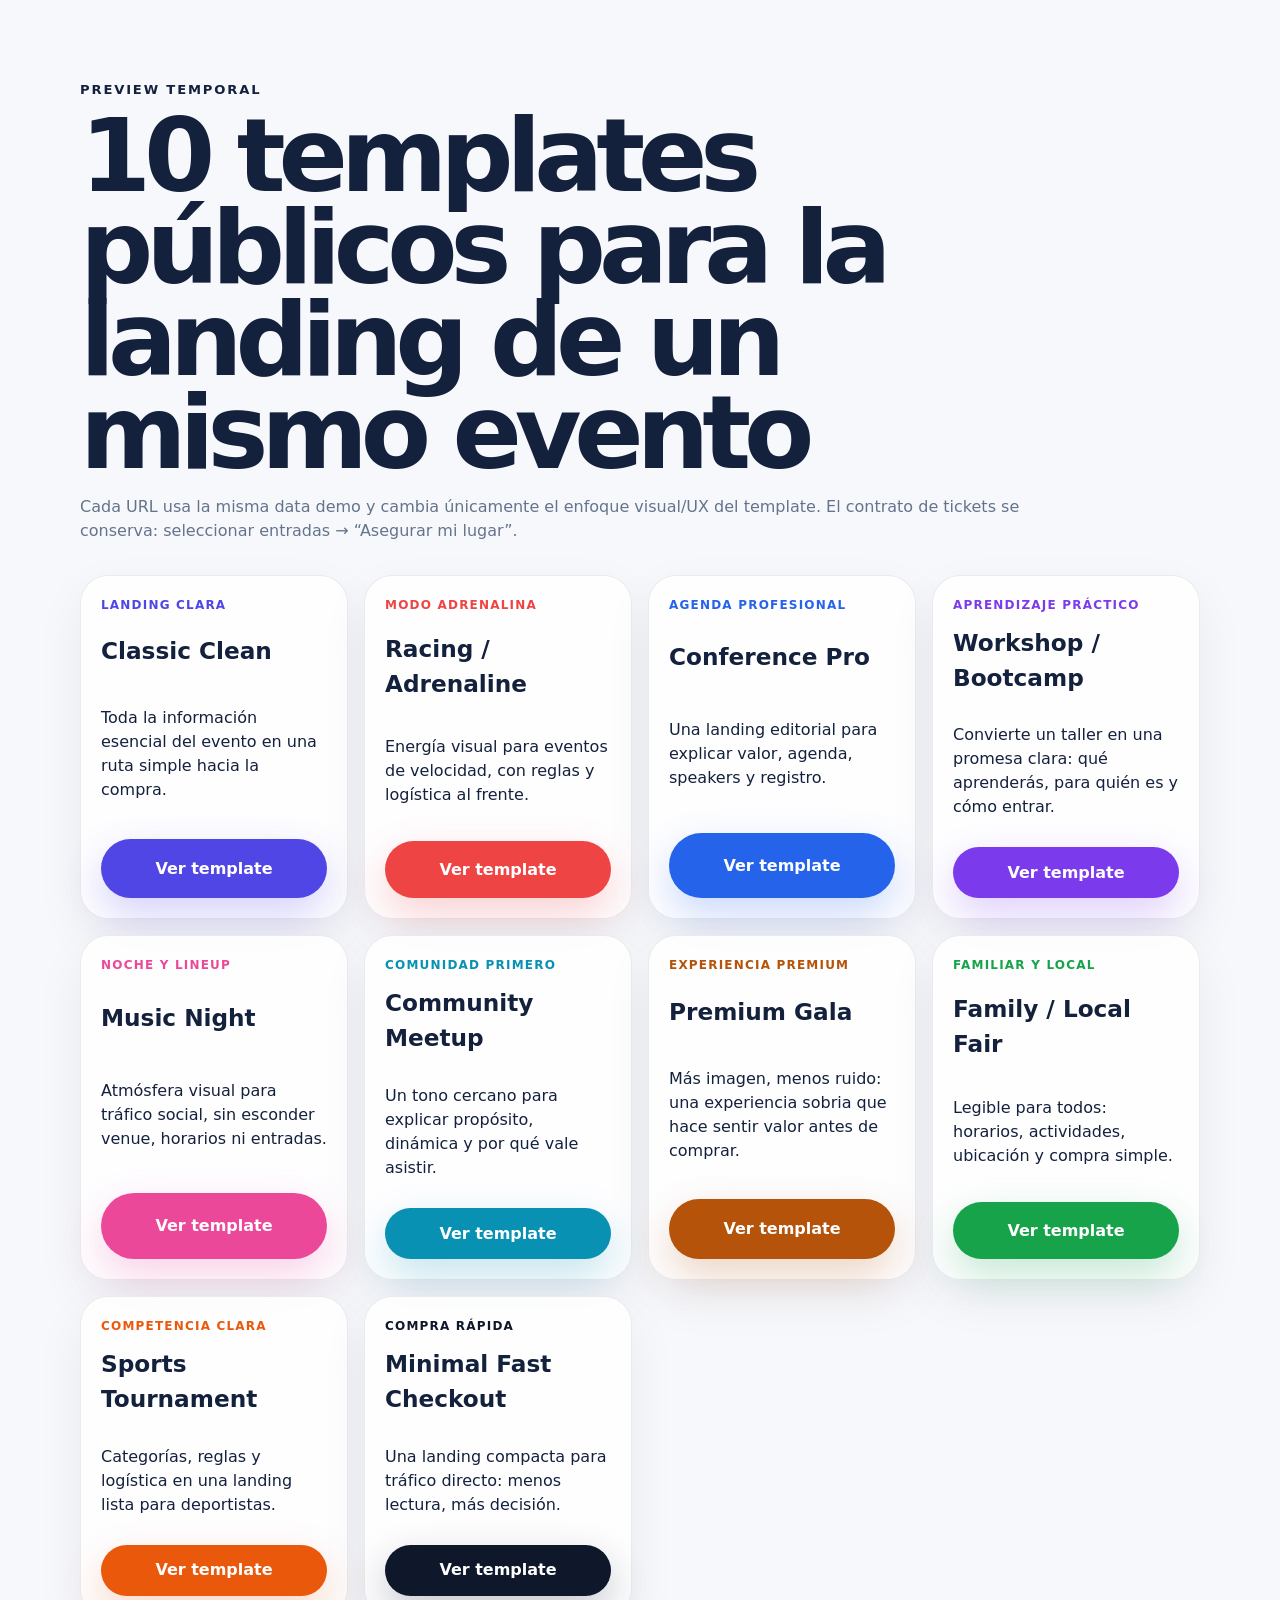
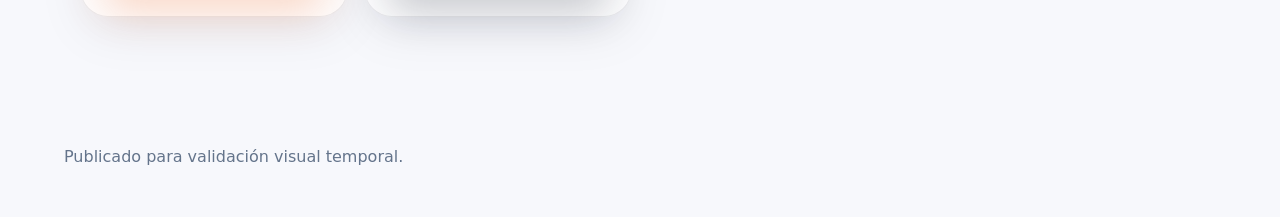
==== index.html @ 219ec4c9 "Publish Konvoka template previews" ====
<!doctype html><html lang="es-CO"><head><meta charset="utf-8"><meta name="viewport" content="width=device-width, initial-scale=1"><title>Konvoka · Preview de 10 templates de evento</title><meta name="description" content="Preview temporal de 10 templates públicos de landing de evento Konvoka."><meta name="robots" content="noindex, follow"><link rel="stylesheet" href="styles.css"></head><body><a class="skip" href="#contenido">Saltar al contenido</a><main id="contenido" class="index"><p class="eyebrow">Preview temporal</p><h1>10 templates públicos para la landing de un mismo evento</h1><p class="desc">Cada URL usa la misma data demo y cambia únicamente el enfoque visual/UX del template. El contrato de tickets se conserva: seleccionar entradas → “Asegurar mi lugar”.</p><div class="index-grid"><article class="index-card" style="--accent:#4f46e5"><p>Landing clara</p><h2>Classic Clean</h2><p>Toda la información esencial del evento en una ruta simple hacia la compra.</p><a class="button" href="templates/classic/">Ver template</a></article><article class="index-card" style="--accent:#ef4444"><p>Modo adrenalina</p><h2>Racing / Adrenaline</h2><p>Energía visual para eventos de velocidad, con reglas y logística al frente.</p><a class="button" href="templates/racing/">Ver template</a></article><article class="index-card" style="--accent:#2563eb"><p>Agenda profesional</p><h2>Conference Pro</h2><p>Una landing editorial para explicar valor, agenda, speakers y registro.</p><a class="button" href="templates/conference/">Ver template</a></article><article class="index-card" style="--accent:#7c3aed"><p>Aprendizaje práctico</p><h2>Workshop / Bootcamp</h2><p>Convierte un taller en una promesa clara: qué aprenderás, para quién es y cómo entrar.</p><a class="button" href="templates/workshop/">Ver template</a></article><article class="index-card" style="--accent:#ec4899"><p>Noche y lineup</p><h2>Music Night</h2><p>Atmósfera visual para tráfico social, sin esconder venue, horarios ni entradas.</p><a class="button" href="templates/music/">Ver template</a></article><article class="index-card" style="--accent:#0891b2"><p>Comunidad primero</p><h2>Community Meetup</h2><p>Un tono cercano para explicar propósito, dinámica y por qué vale asistir.</p><a class="button" href="templates/meetup/">Ver template</a></article><article class="index-card" style="--accent:#b45309"><p>Experiencia premium</p><h2>Premium Gala</h2><p>Más imagen, menos ruido: una experiencia sobria que hace sentir valor antes de comprar.</p><a class="button" href="templates/premium/">Ver template</a></article><article class="index-card" style="--accent:#16a34a"><p>Familiar y local</p><h2>Family / Local Fair</h2><p>Legible para todos: horarios, actividades, ubicación y compra simple.</p><a class="button" href="templates/family/">Ver template</a></article><article class="index-card" style="--accent:#ea580c"><p>Competencia clara</p><h2>Sports Tournament</h2><p>Categorías, reglas y logística en una landing lista para deportistas.</p><a class="button" href="templates/sports/">Ver template</a></article><article class="index-card" style="--accent:#0f172a"><p>Compra rápida</p><h2>Minimal Fast Checkout</h2><p>Una landing compacta para tráfico directo: menos lectura, más decisión.</p><a class="button" href="templates/minimal_checkout/">Ver template</a></article></div></main><footer><p>Publicado para validación visual temporal.</p></footer></body></html>
---- styles.css ----
*{box-sizing:border-box}html{scroll-behavior:smooth}body{margin:0;font-family:Inter,ui-sans-serif,system-ui,-apple-system,BlinkMacSystemFont,"Segoe UI",sans-serif;color:#14213d;background:#f7f8fc;line-height:1.5}a{color:inherit}.skip{position:absolute;left:1rem;top:.5rem;z-index:10;transform:translateY(-140%);background:#fff;color:#111;padding:.7rem 1rem;border-radius:999px}.skip:focus{transform:none}.nav{position:sticky;top:0;z-index:5;display:flex;align-items:center;gap:1rem;padding:.8rem clamp(1rem,4vw,2.4rem);background:rgba(255,255,255,.82);backdrop-filter:blur(18px);border-bottom:1px solid rgba(15,23,42,.08)}.brand{font-weight:850;text-decoration:none;white-space:nowrap}.brand span{display:inline-grid;place-items:center;width:32px;height:32px;margin-right:.5rem;border-radius:11px;background:var(--accent,#4f46e5);color:#fff}.nav__scroll{display:flex;gap:.45rem;overflow-x:auto;padding-block:.25rem}.nav__link{min-height:44px;display:inline-flex;align-items:center;padding:.5rem .85rem;border:1px solid rgba(15,23,42,.1);border-radius:999px;text-decoration:none;font-weight:750;color:#42526e;background:rgba(255,255,255,.75)}.nav__link.is-active{background:var(--accent);color:#fff;border-color:transparent}.notice{margin:1rem clamp(1rem,4vw,2.4rem) 0;padding:.8rem 1rem;border:1px solid rgba(245,158,11,.36);background:#fffbeb;color:#6b3b00;border-radius:16px}.hero{min-height:78dvh;display:grid;grid-template-columns:minmax(0,1.04fr) minmax(300px,.96fr);gap:clamp(1.5rem,4vw,4rem);align-items:center;padding:clamp(2.5rem,7vw,6rem) clamp(1rem,5vw,4rem);position:relative;overflow:hidden}.hero:before{content:"";position:absolute;inset:auto -10% -30% 38%;height:70%;background:radial-gradient(circle,var(--accent),transparent 58%);opacity:.13;filter:blur(20px);pointer-events:none}.surface-dark{background:#070b16;color:#eef4ff}.surface-dark .nav{background:rgba(7,11,22,.76);border-color:rgba(255,255,255,.1)}.surface-dark .nav__link{background:rgba(255,255,255,.06);border-color:rgba(255,255,255,.14);color:#dbeafe}.surface-dark .notice{background:#1b1408;color:#ffe2a8}.surface-dark .blocks article,.surface-dark .ticket-card,.surface-dark .machine,.surface-dark .index-card{background:rgba(255,255,255,.06);border-color:rgba(255,255,255,.12)}.surface-warm{background:#15110b;color:#fff7ed}.surface-warm .nav{background:rgba(21,17,11,.8);border-color:rgba(255,255,255,.11)}.surface-warm .nav__link{background:rgba(255,255,255,.06);border-color:rgba(255,255,255,.13);color:#fff7ed}.surface-warm .notice{background:#2a1b0a;color:#fed7aa}.eyebrow{margin:0 0 .65rem;color:var(--accent);font-size:.82rem;letter-spacing:.14em;text-transform:uppercase;font-weight:900}.hero h1,.index h1{margin:0;font-size:clamp(2.8rem,8vw,6.8rem);line-height:.9;letter-spacing:-.07em;max-width:11ch}.promise{font-size:clamp(1.18rem,2vw,1.55rem);font-weight:760;max-width:56rem}.desc{color:#64748b;max-width:61rem}.surface-dark .desc,.surface-warm .desc{color:#cbd5e1}.facts{display:grid;gap:.7rem;margin:1.4rem 0}.facts div{display:flex;gap:.75rem;align-items:baseline}.facts dt{font-weight:900;color:var(--accent)}.facts dd{margin:0}.hero__actions{display:flex;flex-wrap:wrap;gap:1rem;align-items:center}.button{min-height:48px;display:inline-flex;align-items:center;justify-content:center;border:0;border-radius:999px;background:var(--accent);color:#fff;text-decoration:none;font-weight:900;padding:.85rem 1.15rem;box-shadow:0 16px 40px color-mix(in srgb,var(--accent),transparent 76%);cursor:pointer}.button:focus-visible,.nav__link:focus-visible,input:focus-visible,summary:focus-visible{outline:3px solid color-mix(in srgb,var(--accent),white 30%);outline-offset:3px}.price{font-weight:850}.visual{position:relative;min-height:320px;border:1px solid rgba(148,163,184,.28);border-radius:36px;background:linear-gradient(145deg,color-mix(in srgb,var(--accent),transparent 86%),rgba(255,255,255,.06));box-shadow:0 34px 100px rgba(15,23,42,.14);display:grid;place-items:center;overflow:hidden}.visual svg{width:min(100%,520px);height:auto}.line{fill:none;stroke:var(--accent);stroke-width:14;stroke-linecap:round;stroke-linejoin:round;opacity:.75;stroke-dasharray:9 20;animation:dash 18s linear infinite}.nodes circle{fill:#fff;stroke:var(--accent);stroke-width:8}.cards rect{fill:rgba(255,255,255,.78);stroke:rgba(15,23,42,.1)}.surface-dark .cards rect,.surface-warm .cards rect{fill:rgba(255,255,255,.12);stroke:rgba(255,255,255,.14)}@keyframes dash{to{stroke-dashoffset:-300}}.blocks,.checkout,.machine,.all{padding:clamp(1rem,4vw,2.5rem) clamp(1rem,5vw,4rem)}.blocks{display:grid;grid-template-columns:repeat(3,1fr);gap:1rem}.blocks article,.ticket-card,.machine,.index-card{background:rgba(255,255,255,.86);border:1px solid rgba(15,23,42,.08);border-radius:28px;padding:1.25rem;box-shadow:0 18px 50px rgba(15,23,42,.06)}.blocks h2,.checkout h2,.machine h2,.all h2{font-size:clamp(1.5rem,3vw,2.5rem);line-height:1;margin:.2rem 0 1rem}.blocks li{margin:.55rem 0}details{border-top:1px solid rgba(148,163,184,.24);padding:.85rem 0}summary{cursor:pointer;font-weight:850}.checkout{display:grid;grid-template-columns:1fr minmax(280px,440px);gap:1.2rem;align-items:start}.ticket-card{display:grid;gap:1rem;position:sticky;top:5.6rem}.ticket-card label{display:grid;grid-template-columns:1fr auto;gap:.5rem;align-items:center;font-weight:850}.ticket-card label span{grid-column:1;color:#64748b;font-size:.92rem}.ticket-card input{grid-row:1/3;grid-column:2;width:74px;min-height:44px;border:1px solid rgba(15,23,42,.16);border-radius:14px;padding:.45rem;font:inherit}.machine{margin:1rem clamp(1rem,5vw,4rem)}.all ul{columns:2;max-width:760px}.all li{margin:.45rem 0}.index{padding:clamp(2rem,7vw,5rem)}.index h1{max-width:13ch}.index-grid{display:grid;grid-template-columns:repeat(auto-fit,minmax(250px,1fr));gap:1rem;margin-top:2rem}.index-card{display:grid;gap:.75rem}.index-card h2{margin:0;font-size:1.45rem}.index-card p:first-child{margin:0;color:var(--accent);font-weight:900;text-transform:uppercase;letter-spacing:.1em;font-size:.75rem}footer{padding:2rem clamp(1rem,5vw,4rem);color:#64748b}.modal[hidden]{display:none!important}.modal{position:fixed;inset:0;z-index:20;background:rgba(2,6,23,.74);display:grid;place-items:center;padding:1rem}.modal__card{width:min(100%,520px);background:#fff;color:#0f172a;border-radius:26px;padding:1.3rem;box-shadow:0 30px 100px rgba(0,0,0,.4)}@media(max-width:850px){.nav{align-items:flex-start;flex-direction:column}.hero{grid-template-columns:1fr;min-height:0;padding-top:2rem}.hero h1,.index h1{font-size:clamp(2.4rem,14vw,4rem)}.visual{min-height:230px;border-radius:26px}.blocks,.checkout{grid-template-columns:1fr}.ticket-card{position:static}.all ul{columns:1}}@media(prefers-reduced-motion:reduce){*,*:before,*:after{animation-duration:.01ms!important;animation-iteration-count:1!important;scroll-behavior:auto!important}}
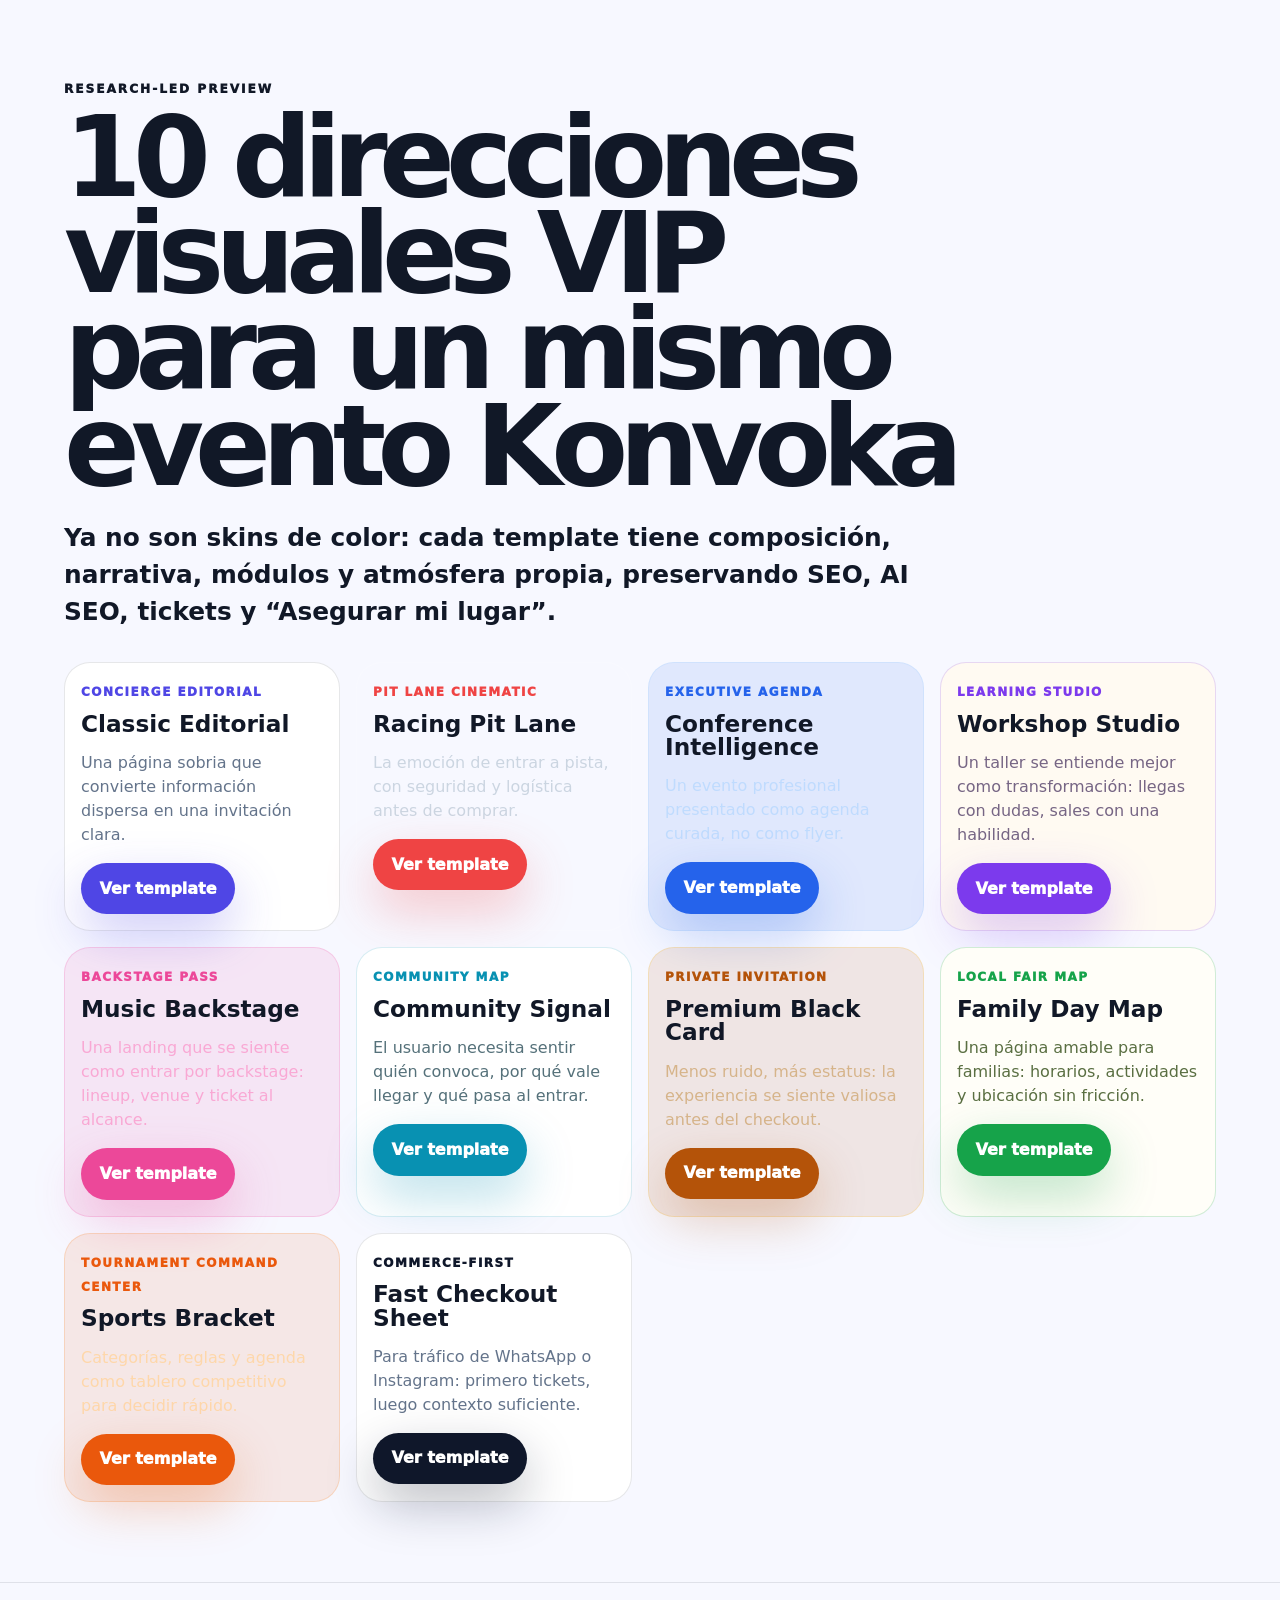
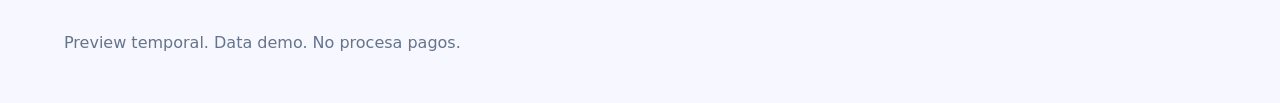
==== commit bc8d2b17: "Redesign Konvoka templates as premium themed previews" ====
--- a/index.html
+++ b/index.html
@@ -1 +1 @@
-<!doctype html><html lang="es-CO"><head><meta charset="utf-8"><meta name="viewport" content="width=device-width, initial-scale=1"><title>Konvoka · Preview de 10 templates de evento</title><meta name="description" content="Preview temporal de 10 templates públicos de landing de evento Konvoka."><meta name="robots" content="noindex, follow"><link rel="stylesheet" href="styles.css"></head><body><a class="skip" href="#contenido">Saltar al contenido</a><main id="contenido" class="index"><p class="eyebrow">Preview temporal</p><h1>10 templates públicos para la landing de un mismo evento</h1><p class="desc">Cada URL usa la misma data demo y cambia únicamente el enfoque visual/UX del template. El contrato de tickets se conserva: seleccionar entradas → “Asegurar mi lugar”.</p><div class="index-grid"><article class="index-card" style="--accent:#4f46e5"><p>Landing clara</p><h2>Classic Clean</h2><p>Toda la información esencial del evento en una ruta simple hacia la compra.</p><a class="button" href="templates/classic/">Ver template</a></article><article class="index-card" style="--accent:#ef4444"><p>Modo adrenalina</p><h2>Racing / Adrenaline</h2><p>Energía visual para eventos de velocidad, con reglas y logística al frente.</p><a class="button" href="templates/racing/">Ver template</a></article><article class="index-card" style="--accent:#2563eb"><p>Agenda profesional</p><h2>Conference Pro</h2><p>Una landing editorial para explicar valor, agenda, speakers y registro.</p><a class="button" href="templates/conference/">Ver template</a></article><article class="index-card" style="--accent:#7c3aed"><p>Aprendizaje práctico</p><h2>Workshop / Bootcamp</h2><p>Convierte un taller en una promesa clara: qué aprenderás, para quién es y cómo entrar.</p><a class="button" href="templates/workshop/">Ver template</a></article><article class="index-card" style="--accent:#ec4899"><p>Noche y lineup</p><h2>Music Night</h2><p>Atmósfera visual para tráfico social, sin esconder venue, horarios ni entradas.</p><a class="button" href="templates/music/">Ver template</a></article><article class="index-card" style="--accent:#0891b2"><p>Comunidad primero</p><h2>Community Meetup</h2><p>Un tono cercano para explicar propósito, dinámica y por qué vale asistir.</p><a class="button" href="templates/meetup/">Ver template</a></article><article class="index-card" style="--accent:#b45309"><p>Experiencia premium</p><h2>Premium Gala</h2><p>Más imagen, menos ruido: una experiencia sobria que hace sentir valor antes de comprar.</p><a class="button" href="templates/premium/">Ver template</a></article><article class="index-card" style="--accent:#16a34a"><p>Familiar y local</p><h2>Family / Local Fair</h2><p>Legible para todos: horarios, actividades, ubicación y compra simple.</p><a class="button" href="templates/family/">Ver template</a></article><article class="index-card" style="--accent:#ea580c"><p>Competencia clara</p><h2>Sports Tournament</h2><p>Categorías, reglas y logística en una landing lista para deportistas.</p><a class="button" href="templates/sports/">Ver template</a></article><article class="index-card" style="--accent:#0f172a"><p>Compra rápida</p><h2>Minimal Fast Checkout</h2><p>Una landing compacta para tráfico directo: menos lectura, más decisión.</p><a class="button" href="templates/minimal_checkout/">Ver template</a></article></div></main><footer><p>Publicado para validación visual temporal.</p></footer></body></html>+<!doctype html><html lang="es-CO"><head><meta charset="utf-8"><meta name="viewport" content="width=device-width, initial-scale=1"><title>Konvoka VIP template research preview</title><meta name="description" content="10 previews premium y temáticos para landings públicas de eventos Konvoka."><meta name="robots" content="noindex, follow"><link rel="stylesheet" href="styles.css"></head><body class="theme-clean"><a class="skip" href="#contenido">Saltar al contenido</a><main id="contenido" class="index"><p class="kicker">Research-led preview</p><h1>10 direcciones visuales VIP para un mismo evento Konvoka</h1><p class="lead">Ya no son skins de color: cada template tiene composición, narrativa, módulos y atmósfera propia, preservando SEO, AI SEO, tickets y “Asegurar mi lugar”.</p><div class="index-grid"><article class="index-card theme-light" style="--accent:#4f46e5"><span>Concierge editorial</span><h2>Classic Editorial</h2><p>Una página sobria que convierte información dispersa en una invitación clara.</p><a class="cta" href="templates/classic/">Ver template</a></article><article class="index-card theme-dark" style="--accent:#ef4444"><span>Pit lane cinematic</span><h2>Racing Pit Lane</h2><p>La emoción de entrar a pista, con seguridad y logística antes de comprar.</p><a class="cta" href="templates/racing/">Ver template</a></article><article class="index-card theme-ink" style="--accent:#2563eb"><span>Executive agenda</span><h2>Conference Intelligence</h2><p>Un evento profesional presentado como agenda curada, no como flyer.</p><a class="cta" href="templates/conference/">Ver template</a></article><article class="index-card theme-paper" style="--accent:#7c3aed"><span>Learning studio</span><h2>Workshop Studio</h2><p>Un taller se entiende mejor como transformación: llegas con dudas, sales con una habilidad.</p><a class="cta" href="templates/workshop/">Ver template</a></article><article class="index-card theme-neon" style="--accent:#ec4899"><span>Backstage pass</span><h2>Music Backstage</h2><p>Una landing que se siente como entrar por backstage: lineup, venue y ticket al alcance.</p><a class="cta" href="templates/music/">Ver template</a></article><article class="index-card theme-warm" style="--accent:#0891b2"><span>Community map</span><h2>Community Signal</h2><p>El usuario necesita sentir quién convoca, por qué vale llegar y qué pasa al entrar.</p><a class="cta" href="templates/meetup/">Ver template</a></article><article class="index-card theme-luxury" style="--accent:#b45309"><span>Private invitation</span><h2>Premium Black Card</h2><p>Menos ruido, más estatus: la experiencia se siente valiosa antes del checkout.</p><a class="cta" href="templates/premium/">Ver template</a></article><article class="index-card theme-sun" style="--accent:#16a34a"><span>Local fair map</span><h2>Family Day Map</h2><p>Una página amable para familias: horarios, actividades y ubicación sin fricción.</p><a class="cta" href="templates/family/">Ver template</a></article><article class="index-card theme-sport" style="--accent:#ea580c"><span>Tournament command center</span><h2>Sports Bracket</h2><p>Categorías, reglas y agenda como tablero competitivo para decidir rápido.</p><a class="cta" href="templates/sports/">Ver template</a></article><article class="index-card theme-clean" style="--accent:#0f172a"><span>Commerce-first</span><h2>Fast Checkout Sheet</h2><p>Para tráfico de WhatsApp o Instagram: primero tickets, luego contexto suficiente.</p><a class="cta" href="templates/minimal_checkout/">Ver template</a></article></div></main><footer><p>Preview temporal. Data demo. No procesa pagos.</p></footer></body></html>
--- a/styles.css
+++ b/styles.css
@@ -1 +1 @@
-*{box-sizing:border-box}html{scroll-behavior:smooth}body{margin:0;font-family:Inter,ui-sans-serif,system-ui,-apple-system,BlinkMacSystemFont,"Segoe UI",sans-serif;color:#14213d;background:#f7f8fc;line-height:1.5}a{color:inherit}.skip{position:absolute;left:1rem;top:.5rem;z-index:10;transform:translateY(-140%);background:#fff;color:#111;padding:.7rem 1rem;border-radius:999px}.skip:focus{transform:none}.nav{position:sticky;top:0;z-index:5;display:flex;align-items:center;gap:1rem;padding:.8rem clamp(1rem,4vw,2.4rem);background:rgba(255,255,255,.82);backdrop-filter:blur(18px);border-bottom:1px solid rgba(15,23,42,.08)}.brand{font-weight:850;text-decoration:none;white-space:nowrap}.brand span{display:inline-grid;place-items:center;width:32px;height:32px;margin-right:.5rem;border-radius:11px;background:var(--accent,#4f46e5);color:#fff}.nav__scroll{display:flex;gap:.45rem;overflow-x:auto;padding-block:.25rem}.nav__link{min-height:44px;display:inline-flex;align-items:center;padding:.5rem .85rem;border:1px solid rgba(15,23,42,.1);border-radius:999px;text-decoration:none;font-weight:750;color:#42526e;background:rgba(255,255,255,.75)}.nav__link.is-active{background:var(--accent);color:#fff;border-color:transparent}.notice{margin:1rem clamp(1rem,4vw,2.4rem) 0;padding:.8rem 1rem;border:1px solid rgba(245,158,11,.36);background:#fffbeb;color:#6b3b00;border-radius:16px}.hero{min-height:78dvh;display:grid;grid-template-columns:minmax(0,1.04fr) minmax(300px,.96fr);gap:clamp(1.5rem,4vw,4rem);align-items:center;padding:clamp(2.5rem,7vw,6rem) clamp(1rem,5vw,4rem);position:relative;overflow:hidden}.hero:before{content:"";position:absolute;inset:auto -10% -30% 38%;height:70%;background:radial-gradient(circle,var(--accent),transparent 58%);opacity:.13;filter:blur(20px);pointer-events:none}.surface-dark{background:#070b16;color:#eef4ff}.surface-dark .nav{background:rgba(7,11,22,.76);border-color:rgba(255,255,255,.1)}.surface-dark .nav__link{background:rgba(255,255,255,.06);border-color:rgba(255,255,255,.14);color:#dbeafe}.surface-dark .notice{background:#1b1408;color:#ffe2a8}.surface-dark .blocks article,.surface-dark .ticket-card,.surface-dark .machine,.surface-dark .index-card{background:rgba(255,255,255,.06);border-color:rgba(255,255,255,.12)}.surface-warm{background:#15110b;color:#fff7ed}.surface-warm .nav{background:rgba(21,17,11,.8);border-color:rgba(255,255,255,.11)}.surface-warm .nav__link{background:rgba(255,255,255,.06);border-color:rgba(255,255,255,.13);color:#fff7ed}.surface-warm .notice{background:#2a1b0a;color:#fed7aa}.eyebrow{margin:0 0 .65rem;color:var(--accent);font-size:.82rem;letter-spacing:.14em;text-transform:uppercase;font-weight:900}.hero h1,.index h1{margin:0;font-size:clamp(2.8rem,8vw,6.8rem);line-height:.9;letter-spacing:-.07em;max-width:11ch}.promise{font-size:clamp(1.18rem,2vw,1.55rem);font-weight:760;max-width:56rem}.desc{color:#64748b;max-width:61rem}.surface-dark .desc,.surface-warm .desc{color:#cbd5e1}.facts{display:grid;gap:.7rem;margin:1.4rem 0}.facts div{display:flex;gap:.75rem;align-items:baseline}.facts dt{font-weight:900;color:var(--accent)}.facts dd{margin:0}.hero__actions{display:flex;flex-wrap:wrap;gap:1rem;align-items:center}.button{min-height:48px;display:inline-flex;align-items:center;justify-content:center;border:0;border-radius:999px;background:var(--accent);color:#fff;text-decoration:none;font-weight:900;padding:.85rem 1.15rem;box-shadow:0 16px 40px color-mix(in srgb,var(--accent),transparent 76%);cursor:pointer}.button:focus-visible,.nav__link:focus-visible,input:focus-visible,summary:focus-visible{outline:3px solid color-mix(in srgb,var(--accent),white 30%);outline-offset:3px}.price{font-weight:850}.visual{position:relative;min-height:320px;border:1px solid rgba(148,163,184,.28);border-radius:36px;background:linear-gradient(145deg,color-mix(in srgb,var(--accent),transparent 86%),rgba(255,255,255,.06));box-shadow:0 34px 100px rgba(15,23,42,.14);display:grid;place-items:center;overflow:hidden}.visual svg{width:min(100%,520px);height:auto}.line{fill:none;stroke:var(--accent);stroke-width:14;stroke-linecap:round;stroke-linejoin:round;opacity:.75;stroke-dasharray:9 20;animation:dash 18s linear infinite}.nodes circle{fill:#fff;stroke:var(--accent);stroke-width:8}.cards rect{fill:rgba(255,255,255,.78);stroke:rgba(15,23,42,.1)}.surface-dark .cards rect,.surface-warm .cards rect{fill:rgba(255,255,255,.12);stroke:rgba(255,255,255,.14)}@keyframes dash{to{stroke-dashoffset:-300}}.blocks,.checkout,.machine,.all{padding:clamp(1rem,4vw,2.5rem) clamp(1rem,5vw,4rem)}.blocks{display:grid;grid-template-columns:repeat(3,1fr);gap:1rem}.blocks article,.ticket-card,.machine,.index-card{background:rgba(255,255,255,.86);border:1px solid rgba(15,23,42,.08);border-radius:28px;padding:1.25rem;box-shadow:0 18px 50px rgba(15,23,42,.06)}.blocks h2,.checkout h2,.machine h2,.all h2{font-size:clamp(1.5rem,3vw,2.5rem);line-height:1;margin:.2rem 0 1rem}.blocks li{margin:.55rem 0}details{border-top:1px solid rgba(148,163,184,.24);padding:.85rem 0}summary{cursor:pointer;font-weight:850}.checkout{display:grid;grid-template-columns:1fr minmax(280px,440px);gap:1.2rem;align-items:start}.ticket-card{display:grid;gap:1rem;position:sticky;top:5.6rem}.ticket-card label{display:grid;grid-template-columns:1fr auto;gap:.5rem;align-items:center;font-weight:850}.ticket-card label span{grid-column:1;color:#64748b;font-size:.92rem}.ticket-card input{grid-row:1/3;grid-column:2;width:74px;min-height:44px;border:1px solid rgba(15,23,42,.16);border-radius:14px;padding:.45rem;font:inherit}.machine{margin:1rem clamp(1rem,5vw,4rem)}.all ul{columns:2;max-width:760px}.all li{margin:.45rem 0}.index{padding:clamp(2rem,7vw,5rem)}.index h1{max-width:13ch}.index-grid{display:grid;grid-template-columns:repeat(auto-fit,minmax(250px,1fr));gap:1rem;margin-top:2rem}.index-card{display:grid;gap:.75rem}.index-card h2{margin:0;font-size:1.45rem}.index-card p:first-child{margin:0;color:var(--accent);font-weight:900;text-transform:uppercase;letter-spacing:.1em;font-size:.75rem}footer{padding:2rem clamp(1rem,5vw,4rem);color:#64748b}.modal[hidden]{display:none!important}.modal{position:fixed;inset:0;z-index:20;background:rgba(2,6,23,.74);display:grid;place-items:center;padding:1rem}.modal__card{width:min(100%,520px);background:#fff;color:#0f172a;border-radius:26px;padding:1.3rem;box-shadow:0 30px 100px rgba(0,0,0,.4)}@media(max-width:850px){.nav{align-items:flex-start;flex-direction:column}.hero{grid-template-columns:1fr;min-height:0;padding-top:2rem}.hero h1,.index h1{font-size:clamp(2.4rem,14vw,4rem)}.visual{min-height:230px;border-radius:26px}.blocks,.checkout{grid-template-columns:1fr}.ticket-card{position:static}.all ul{columns:1}}@media(prefers-reduced-motion:reduce){*,*:before,*:after{animation-duration:.01ms!important;animation-iteration-count:1!important;scroll-behavior:auto!important}}+*{box-sizing:border-box}html{scroll-behavior:smooth}body{margin:0;font-family:Inter,ui-sans-serif,system-ui,-apple-system,BlinkMacSystemFont,"Segoe UI",sans-serif;background:var(--bg,#f7f5ef);color:var(--fg,#151923);line-height:1.5}a{color:inherit}.skip{position:absolute;left:1rem;top:.5rem;z-index:50;transform:translateY(-150%);background:#fff;color:#111;padding:.75rem 1rem;border-radius:999px}.skip:focus{transform:none}.theme-light,.theme-clean{--bg:#f7f8ff;--fg:#111827;--muted:#64748b;--card:#fff;--line:rgba(15,23,42,.1)}.theme-dark{--bg:#05070b;--fg:#f8fafc;--muted:#cbd5e1;--card:rgba(255,255,255,.07);--line:rgba(255,255,255,.14)}.theme-ink{--bg:#07111f;--fg:#eff6ff;--muted:#bfdbfe;--card:rgba(37,99,235,.1);--line:rgba(147,197,253,.2)}.theme-paper{--bg:#fbf7ef;--fg:#251b35;--muted:#766584;--card:#fffaf2;--line:rgba(124,58,237,.18)}.theme-neon{--bg:#090411;--fg:#fff7fb;--muted:#f9a8d4;--card:rgba(236,72,153,.1);--line:rgba(244,114,182,.25)}.theme-warm{--bg:#f6fbfb;--fg:#102a31;--muted:#55717a;--card:#fff;--line:rgba(8,145,178,.16)}.theme-luxury{--bg:#0c0905;--fg:#fff7ed;--muted:#d6b48a;--card:rgba(180,83,9,.11);--line:rgba(251,191,36,.22)}.theme-sun{--bg:#fff9e8;--fg:#16301f;--muted:#5a6f42;--card:#fffef8;--line:rgba(22,163,74,.2)}.theme-sport{--bg:#100a05;--fg:#fff7ed;--muted:#fed7aa;--card:rgba(234,88,12,.1);--line:rgba(251,146,60,.24)}.top{position:sticky;top:0;z-index:20;display:flex;align-items:center;gap:1rem;padding:.85rem max(1rem,4vw);background:color-mix(in srgb,var(--bg),transparent 12%);border-bottom:1px solid var(--line);backdrop-filter:blur(18px)}.brand{font-weight:950;text-decoration:none;letter-spacing:-.04em}.brand span{display:block;font-size:.7rem;letter-spacing:.12em;text-transform:uppercase;color:var(--accent)}.rail{display:flex;gap:.45rem;overflow-x:auto;margin-left:auto;padding:.15rem}.rail a{min-height:44px;display:inline-flex;align-items:center;padding:.55rem .85rem;border:1px solid var(--line);border-radius:999px;text-decoration:none;font-weight:850;color:var(--muted);white-space:nowrap}.rail a.on{background:var(--accent);color:#fff;border-color:transparent}.preview-note{margin:1rem max(1rem,4vw) 0;padding:.8rem 1rem;border:1px solid rgba(245,158,11,.35);background:#fffbeb;color:#703f00;border-radius:18px}.hero{position:relative;display:grid;gap:1.1rem;padding:clamp(1.2rem,4vw,4rem) max(1rem,5vw);min-height:calc(100dvh - 78px);overflow:hidden}.hero:before{content:"";position:absolute;inset:8% -25% auto 35%;height:45%;background:radial-gradient(circle,var(--accent),transparent 62%);filter:blur(42px);opacity:.16;pointer-events:none}.hero-copy{position:relative;z-index:1}.kicker{margin:0 0 .65rem;color:var(--accent);font-size:.76rem;font-weight:950;letter-spacing:.16em;text-transform:uppercase}.hero h1,.index h1{margin:0;max-width:11ch;font-size:clamp(2.55rem,12vw,7rem);line-height:.86;letter-spacing:-.08em}.lead{max-width:56rem;font-size:clamp(1.1rem,2vw,1.55rem);font-weight:720;color:var(--fg)}.facts{display:grid;grid-template-columns:1fr;gap:.55rem;margin:1.2rem 0}.facts div{padding:.7rem .85rem;border:1px solid var(--line);background:var(--card);border-radius:18px}.facts dt{font-size:.72rem;text-transform:uppercase;letter-spacing:.12em;color:var(--accent);font-weight:950}.facts dd{margin:.18rem 0 0;font-weight:800}.chips{display:flex;gap:.5rem;overflow-x:auto;list-style:none;padding:0;margin:1rem 0}.chips li{white-space:nowrap;border:1px solid var(--line);border-radius:999px;padding:.45rem .7rem;background:var(--card);font-weight:800;color:var(--muted)}.cta{min-height:48px;display:inline-flex;align-items:center;justify-content:center;border:0;border-radius:999px;background:var(--accent);color:#fff;text-decoration:none;font-weight:950;padding:.85rem 1.15rem;box-shadow:0 20px 50px color-mix(in srgb,var(--accent),transparent 72%);cursor:pointer}.cta:focus-visible,.rail a:focus-visible,input:focus-visible,summary:focus-visible{outline:3px solid color-mix(in srgb,var(--accent),white 30%);outline-offset:3px}.signature{position:relative;z-index:1;min-height:260px;border:1px solid var(--line);background:linear-gradient(150deg,color-mix(in srgb,var(--accent),transparent 85%),var(--card));display:grid;place-items:center;overflow:hidden}.signature svg{width:min(100%,520px);height:auto}.signature text{fill:var(--muted);font-size:14px;font-weight:950;letter-spacing:.14em}.signature .crest{font-size:58px;fill:var(--fg);letter-spacing:-.08em}.signature path,.signature rect{fill:none;stroke:var(--accent);stroke-width:4;stroke-linecap:round;stroke-linejoin:round}.signature .draw{stroke-width:11;stroke-dasharray:10 20;animation:dash 16s linear infinite}.signature circle{fill:var(--card);stroke:var(--accent);stroke-width:7}.signature .bars rect{fill:color-mix(in srgb,var(--accent),white 16%);stroke:none}@keyframes dash{to{stroke-dashoffset:-320}}.hero-checkout{position:relative;z-index:2}.ticket-panel{display:grid;gap:.85rem;padding:1rem;border:1px solid var(--line);background:color-mix(in srgb,var(--card),transparent 3%);box-shadow:0 30px 80px rgba(0,0,0,.18);border-radius:28px}.ticket-head{display:flex;justify-content:space-between;gap:1rem;color:var(--muted);font-size:.78rem;text-transform:uppercase;letter-spacing:.12em;font-weight:950}.ticket-panel label{display:grid;grid-template-columns:1fr auto 72px;gap:.65rem;align-items:center;padding:.8rem;border:1px solid var(--line);border-radius:20px;background:color-mix(in srgb,var(--bg),var(--card) 60%)}.ticket-panel small{display:block;color:var(--muted);font-weight:650}.ticket-panel input{width:72px;min-height:44px;border:1px solid var(--line);border-radius:14px;background:var(--card);color:var(--fg);font:inherit;padding:.4rem}.ticket-panel p{margin:.1rem 0 0;color:var(--muted);font-size:.9rem}.story,.config,.checkout-zone,.ai-seo{padding:clamp(2rem,6vw,5rem) max(1rem,5vw)}.story{display:grid;gap:1.2rem}.story h2,.config h2,.checkout-zone h2,.ai-seo h2{margin:.2rem 0 1rem;font-size:clamp(2rem,7vw,4.5rem);line-height:.9;letter-spacing:-.06em}.modules{display:grid;grid-template-columns:repeat(2,1fr);gap:.75rem}.modules article,.config-grid article,.ai-seo,.index-card{border:1px solid var(--line);background:var(--card);padding:1rem;border-radius:26px}.modules b{display:block;color:var(--accent);font-size:2rem;line-height:1}.modules span{font-weight:900}.config{display:grid;gap:1.2rem}.config-grid{display:grid;gap:.75rem}.config-grid span{color:var(--accent);font-size:.75rem;text-transform:uppercase;letter-spacing:.12em;font-weight:950}.config-grid h3{margin:.3rem 0;font-size:1.2rem}.config-grid p{margin:0;color:var(--muted)}.checkout-zone{display:grid;gap:1.2rem}.ai-seo{margin:max(1rem,4vw);}.ai-seo details{border-top:1px solid var(--line);padding:1rem 0}.ai-seo summary{font-weight:950;cursor:pointer}.index{padding:clamp(2rem,7vw,5rem) max(1rem,5vw)}.index h1{max-width:12ch}.index-grid{display:grid;grid-template-columns:repeat(auto-fit,minmax(250px,1fr));gap:1rem;margin-top:2rem}.index-card span{color:var(--accent);font-size:.75rem;font-weight:950;text-transform:uppercase;letter-spacing:.12em}.index-card h2{margin:.55rem 0;font-size:1.45rem;line-height:1}.index-card p{color:var(--muted)}footer{padding:2rem max(1rem,5vw);border-top:1px solid var(--line);color:var(--muted)}footer a{font-weight:900;color:var(--fg)}.modal[hidden]{display:none!important}.modal{position:fixed;inset:0;z-index:60;display:grid;place-items:center;background:rgba(2,6,23,.76);padding:1rem}.modal-card{max-width:520px;background:#fff;color:#101827;border-radius:28px;padding:1.4rem;box-shadow:0 30px 100px rgba(0,0,0,.38)}.tpl-racing .signature,.tpl-sports .signature{border-radius:0;clip-path:polygon(0 0,100% 0,100% 88%,88% 100%,0 100%)}.tpl-racing .modules article,.tpl-sports .modules article{border-radius:0;text-transform:uppercase}.tpl-conference .hero{background:linear-gradient(90deg,transparent 0 49%,color-mix(in srgb,var(--accent),transparent 88%) 49% 51%,transparent 51%)}.tpl-conference .signature{border-radius:12px}.tpl-workshop .signature,.tpl-workshop .modules article{border-radius:10px;border-style:dashed}.tpl-music .hero{background:radial-gradient(circle at 70% 20%,color-mix(in srgb,var(--accent),transparent 68%),transparent 28%),var(--bg)}.tpl-music .signature{border-radius:36px;box-shadow:inset 0 0 80px color-mix(in srgb,var(--accent),transparent 75%)}.tpl-meetup .signature,.tpl-family .signature{border-radius:42px}.tpl-premium .signature{border-radius:0;background:linear-gradient(145deg,#0b0704,#271809 55%,#0b0704);border-color:color-mix(in srgb,var(--accent),white 22%)}.tpl-premium .cta{border-radius:2px}.tpl-minimal_checkout .hero{grid-template-areas:'checkout' 'copy' 'visual'}.tpl-minimal_checkout .hero-copy{grid-area:copy}.tpl-minimal_checkout .signature{grid-area:visual}.tpl-minimal_checkout .hero-checkout{grid-area:checkout}.tpl-minimal_checkout .ticket-panel{border-radius:18px}.tpl-classic .signature{border-radius:8px}.tpl-family .modules article{border-radius:34px}.tpl-sports .facts div{border-radius:0}.tpl-sports .ticket-panel{border-radius:4px}.tpl-premium .modules article{border-radius:0;border-color:rgba(251,191,36,.28)}@media(min-width:880px){.hero{grid-template-columns:minmax(0,1fr) minmax(320px,.72fr);align-items:center}.hero-checkout{grid-column:2;grid-row:1 / span 2}.signature{grid-column:1 / span 1}.hero-copy{grid-column:1}.hero-dossier{grid-template-columns:1.05fr .95fr}.hero-pit,.hero-poster,.hero-invite{grid-template-columns:1fr .9fr}.hero-pit h1,.hero-poster h1,.hero-invite h1{font-size:clamp(4.8rem,8vw,8rem)}.hero-agenda,.hero-commerce{grid-template-columns:.95fr 1.05fr}.hero-commerce{grid-template-areas:'copy checkout' 'visual checkout'}.hero-commerce .hero-copy{grid-area:copy}.hero-commerce .signature{grid-area:visual}.hero-commerce .hero-checkout{grid-area:checkout}.story,.config,.checkout-zone{grid-template-columns:.8fr 1.2fr;align-items:start}.modules{grid-template-columns:repeat(4,1fr)}.config-grid{grid-template-columns:repeat(2,1fr)}.checkout-zone .ticket-panel{position:sticky;top:6rem}}@media(max-width:520px){.top{align-items:flex-start;flex-direction:column}.rail{width:100%;margin-left:0}.hero{padding-top:1.2rem}.signature{min-height:220px}.ticket-panel label{grid-template-columns:1fr auto}.ticket-panel input{grid-column:1/3;width:100%}.modules{grid-template-columns:1fr}.hero-checkout{order:-1}.tpl-minimal_checkout .hero-checkout{order:0}}@media(prefers-reduced-motion:reduce){*,*:before,*:after{animation-duration:.01ms!important;animation-iteration-count:1!important;scroll-behavior:auto!important}.signature .draw{stroke-dasharray:none}}
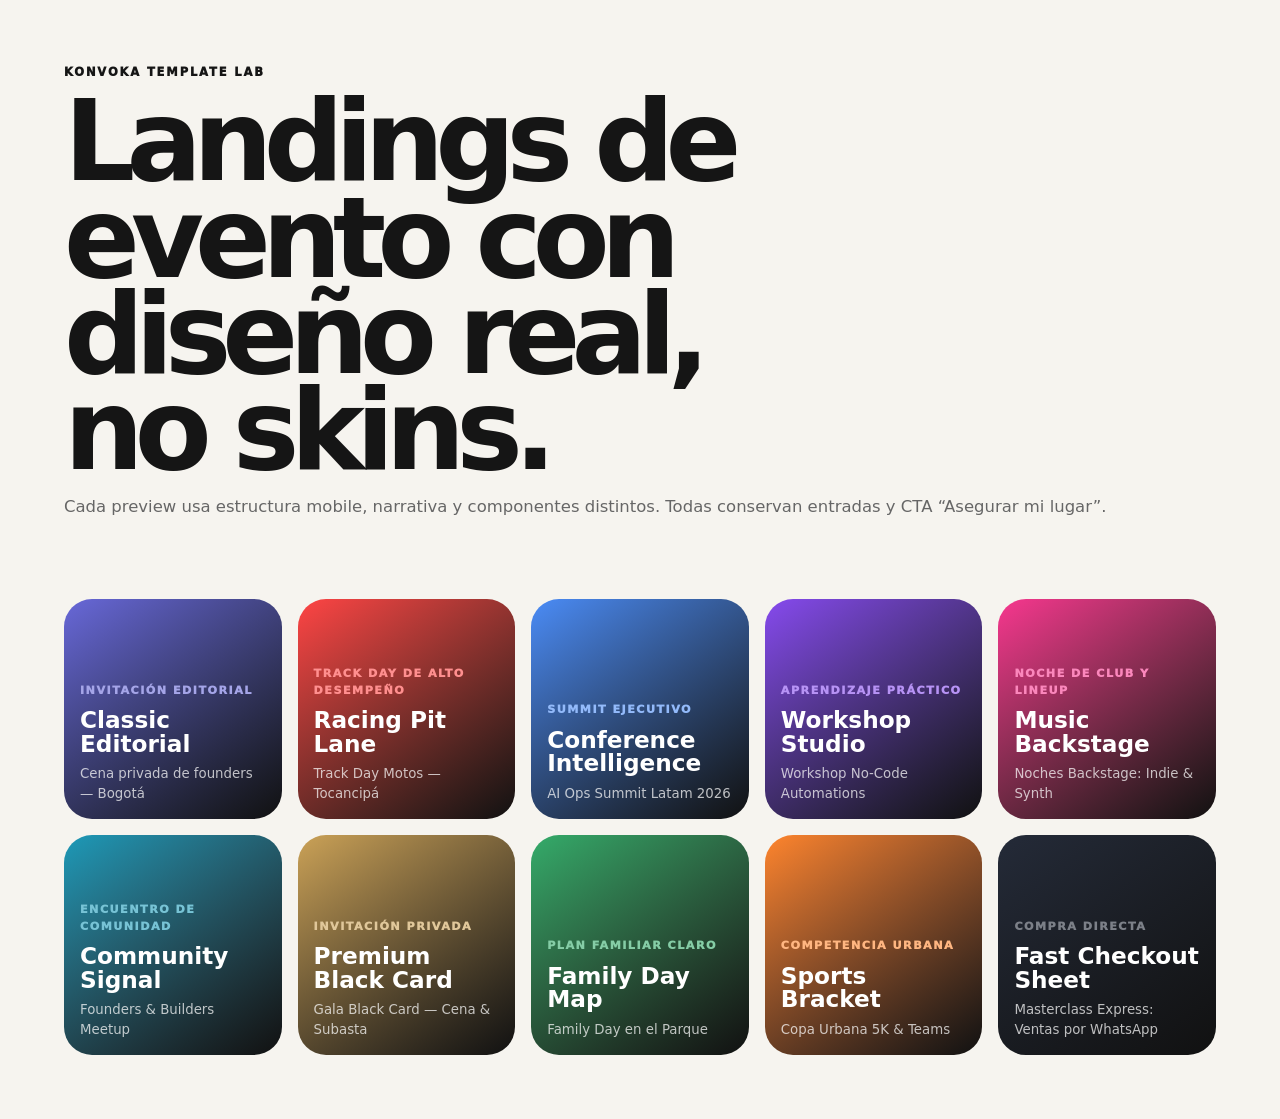
==== commit de45aed1: "Upgrade Konvoka event template previews" ====
--- a/index.html
+++ b/index.html
@@ -1 +1 @@
-<!doctype html><html lang="es-CO"><head><meta charset="utf-8"><meta name="viewport" content="width=device-width, initial-scale=1"><title>Konvoka VIP template research preview</title><meta name="description" content="10 previews premium y temáticos para landings públicas de eventos Konvoka."><meta name="robots" content="noindex, follow"><link rel="stylesheet" href="styles.css"></head><body class="theme-clean"><a class="skip" href="#contenido">Saltar al contenido</a><main id="contenido" class="index"><p class="kicker">Research-led preview</p><h1>10 direcciones visuales VIP para un mismo evento Konvoka</h1><p class="lead">Ya no son skins de color: cada template tiene composición, narrativa, módulos y atmósfera propia, preservando SEO, AI SEO, tickets y “Asegurar mi lugar”.</p><div class="index-grid"><article class="index-card theme-light" style="--accent:#4f46e5"><span>Concierge editorial</span><h2>Classic Editorial</h2><p>Una página sobria que convierte información dispersa en una invitación clara.</p><a class="cta" href="templates/classic/">Ver template</a></article><article class="index-card theme-dark" style="--accent:#ef4444"><span>Pit lane cinematic</span><h2>Racing Pit Lane</h2><p>La emoción de entrar a pista, con seguridad y logística antes de comprar.</p><a class="cta" href="templates/racing/">Ver template</a></article><article class="index-card theme-ink" style="--accent:#2563eb"><span>Executive agenda</span><h2>Conference Intelligence</h2><p>Un evento profesional presentado como agenda curada, no como flyer.</p><a class="cta" href="templates/conference/">Ver template</a></article><article class="index-card theme-paper" style="--accent:#7c3aed"><span>Learning studio</span><h2>Workshop Studio</h2><p>Un taller se entiende mejor como transformación: llegas con dudas, sales con una habilidad.</p><a class="cta" href="templates/workshop/">Ver template</a></article><article class="index-card theme-neon" style="--accent:#ec4899"><span>Backstage pass</span><h2>Music Backstage</h2><p>Una landing que se siente como entrar por backstage: lineup, venue y ticket al alcance.</p><a class="cta" href="templates/music/">Ver template</a></article><article class="index-card theme-warm" style="--accent:#0891b2"><span>Community map</span><h2>Community Signal</h2><p>El usuario necesita sentir quién convoca, por qué vale llegar y qué pasa al entrar.</p><a class="cta" href="templates/meetup/">Ver template</a></article><article class="index-card theme-luxury" style="--accent:#b45309"><span>Private invitation</span><h2>Premium Black Card</h2><p>Menos ruido, más estatus: la experiencia se siente valiosa antes del checkout.</p><a class="cta" href="templates/premium/">Ver template</a></article><article class="index-card theme-sun" style="--accent:#16a34a"><span>Local fair map</span><h2>Family Day Map</h2><p>Una página amable para familias: horarios, actividades y ubicación sin fricción.</p><a class="cta" href="templates/family/">Ver template</a></article><article class="index-card theme-sport" style="--accent:#ea580c"><span>Tournament command center</span><h2>Sports Bracket</h2><p>Categorías, reglas y agenda como tablero competitivo para decidir rápido.</p><a class="cta" href="templates/sports/">Ver template</a></article><article class="index-card theme-clean" style="--accent:#0f172a"><span>Commerce-first</span><h2>Fast Checkout Sheet</h2><p>Para tráfico de WhatsApp o Instagram: primero tickets, luego contexto suficiente.</p><a class="cta" href="templates/minimal_checkout/">Ver template</a></article></div></main><footer><p>Preview temporal. Data demo. No procesa pagos.</p></footer></body></html>+<!doctype html><html lang="es-CO"><head><meta charset="utf-8"><meta name="viewport" content="width=device-width, initial-scale=1"><title>Konvoka production-grade event templates</title><meta name="robots" content="noindex, follow"><meta name="description" content="Previews de landings de evento Konvoka con diseños temáticos production-grade."><link rel="stylesheet" href="styles.css"></head><body class="page index-page"><main><header class="index-hero"><p class="eyebrow">Konvoka template lab</p><h1>Landings de evento con diseño real, no skins.</h1><p>Cada preview usa estructura mobile, narrativa y componentes distintos. Todas conservan entradas y CTA “Asegurar mi lugar”.</p></header><section class="index-grid"><a class="index-card classic" style="--accent:#5b5bd6" href="templates/classic/"><span>Invitación editorial</span><b>Classic Editorial</b><small>Cena privada de founders — Bogotá</small></a><a class="index-card racing" style="--accent:#ff3434" href="templates/racing/"><span>Track day de alto desempeño</span><b>Racing Pit Lane</b><small>Track Day Motos — Tocancipá</small></a><a class="index-card conference" style="--accent:#3b82f6" href="templates/conference/"><span>Summit ejecutivo</span><b>Conference Intelligence</b><small>AI Ops Summit Latam 2026</small></a><a class="index-card workshop" style="--accent:#7c3aed" href="templates/workshop/"><span>Aprendizaje práctico</span><b>Workshop Studio</b><small>Workshop No‑Code Automations</small></a><a class="index-card music" style="--accent:#f72585" href="templates/music/"><span>Noche de club y lineup</span><b>Music Backstage</b><small>Noches Backstage: Indie &amp; Synth</small></a><a class="index-card meetup" style="--accent:#0891b2" href="templates/meetup/"><span>Encuentro de comunidad</span><b>Community Signal</b><small>Founders &amp; Builders Meetup</small></a><a class="index-card premium" style="--accent:#c79a48" href="templates/premium/"><span>Invitación privada</span><b>Premium Black Card</b><small>Gala Black Card — Cena &amp; Subasta</small></a><a class="index-card family" style="--accent:#22a45d" href="templates/family/"><span>Plan familiar claro</span><b>Family Day Map</b><small>Family Day en el Parque</small></a><a class="index-card sports" style="--accent:#ff7a1a" href="templates/sports/"><span>Competencia urbana</span><b>Sports Bracket</b><small>Copa Urbana 5K &amp; Teams</small></a><a class="index-card fast" style="--accent:#111827" href="templates/minimal_checkout/"><span>Compra directa</span><b>Fast Checkout Sheet</b><small>Masterclass Express: Ventas por WhatsApp</small></a></section></main></body></html>
--- a/styles.css
+++ b/styles.css
@@ -1 +1 @@
-*{box-sizing:border-box}html{scroll-behavior:smooth}body{margin:0;font-family:Inter,ui-sans-serif,system-ui,-apple-system,BlinkMacSystemFont,"Segoe UI",sans-serif;background:var(--bg,#f7f5ef);color:var(--fg,#151923);line-height:1.5}a{color:inherit}.skip{position:absolute;left:1rem;top:.5rem;z-index:50;transform:translateY(-150%);background:#fff;color:#111;padding:.75rem 1rem;border-radius:999px}.skip:focus{transform:none}.theme-light,.theme-clean{--bg:#f7f8ff;--fg:#111827;--muted:#64748b;--card:#fff;--line:rgba(15,23,42,.1)}.theme-dark{--bg:#05070b;--fg:#f8fafc;--muted:#cbd5e1;--card:rgba(255,255,255,.07);--line:rgba(255,255,255,.14)}.theme-ink{--bg:#07111f;--fg:#eff6ff;--muted:#bfdbfe;--card:rgba(37,99,235,.1);--line:rgba(147,197,253,.2)}.theme-paper{--bg:#fbf7ef;--fg:#251b35;--muted:#766584;--card:#fffaf2;--line:rgba(124,58,237,.18)}.theme-neon{--bg:#090411;--fg:#fff7fb;--muted:#f9a8d4;--card:rgba(236,72,153,.1);--line:rgba(244,114,182,.25)}.theme-warm{--bg:#f6fbfb;--fg:#102a31;--muted:#55717a;--card:#fff;--line:rgba(8,145,178,.16)}.theme-luxury{--bg:#0c0905;--fg:#fff7ed;--muted:#d6b48a;--card:rgba(180,83,9,.11);--line:rgba(251,191,36,.22)}.theme-sun{--bg:#fff9e8;--fg:#16301f;--muted:#5a6f42;--card:#fffef8;--line:rgba(22,163,74,.2)}.theme-sport{--bg:#100a05;--fg:#fff7ed;--muted:#fed7aa;--card:rgba(234,88,12,.1);--line:rgba(251,146,60,.24)}.top{position:sticky;top:0;z-index:20;display:flex;align-items:center;gap:1rem;padding:.85rem max(1rem,4vw);background:color-mix(in srgb,var(--bg),transparent 12%);border-bottom:1px solid var(--line);backdrop-filter:blur(18px)}.brand{font-weight:950;text-decoration:none;letter-spacing:-.04em}.brand span{display:block;font-size:.7rem;letter-spacing:.12em;text-transform:uppercase;color:var(--accent)}.rail{display:flex;gap:.45rem;overflow-x:auto;margin-left:auto;padding:.15rem}.rail a{min-height:44px;display:inline-flex;align-items:center;padding:.55rem .85rem;border:1px solid var(--line);border-radius:999px;text-decoration:none;font-weight:850;color:var(--muted);white-space:nowrap}.rail a.on{background:var(--accent);color:#fff;border-color:transparent}.preview-note{margin:1rem max(1rem,4vw) 0;padding:.8rem 1rem;border:1px solid rgba(245,158,11,.35);background:#fffbeb;color:#703f00;border-radius:18px}.hero{position:relative;display:grid;gap:1.1rem;padding:clamp(1.2rem,4vw,4rem) max(1rem,5vw);min-height:calc(100dvh - 78px);overflow:hidden}.hero:before{content:"";position:absolute;inset:8% -25% auto 35%;height:45%;background:radial-gradient(circle,var(--accent),transparent 62%);filter:blur(42px);opacity:.16;pointer-events:none}.hero-copy{position:relative;z-index:1}.kicker{margin:0 0 .65rem;color:var(--accent);font-size:.76rem;font-weight:950;letter-spacing:.16em;text-transform:uppercase}.hero h1,.index h1{margin:0;max-width:11ch;font-size:clamp(2.55rem,12vw,7rem);line-height:.86;letter-spacing:-.08em}.lead{max-width:56rem;font-size:clamp(1.1rem,2vw,1.55rem);font-weight:720;color:var(--fg)}.facts{display:grid;grid-template-columns:1fr;gap:.55rem;margin:1.2rem 0}.facts div{padding:.7rem .85rem;border:1px solid var(--line);background:var(--card);border-radius:18px}.facts dt{font-size:.72rem;text-transform:uppercase;letter-spacing:.12em;color:var(--accent);font-weight:950}.facts dd{margin:.18rem 0 0;font-weight:800}.chips{display:flex;gap:.5rem;overflow-x:auto;list-style:none;padding:0;margin:1rem 0}.chips li{white-space:nowrap;border:1px solid var(--line);border-radius:999px;padding:.45rem .7rem;background:var(--card);font-weight:800;color:var(--muted)}.cta{min-height:48px;display:inline-flex;align-items:center;justify-content:center;border:0;border-radius:999px;background:var(--accent);color:#fff;text-decoration:none;font-weight:950;padding:.85rem 1.15rem;box-shadow:0 20px 50px color-mix(in srgb,var(--accent),transparent 72%);cursor:pointer}.cta:focus-visible,.rail a:focus-visible,input:focus-visible,summary:focus-visible{outline:3px solid color-mix(in srgb,var(--accent),white 30%);outline-offset:3px}.signature{position:relative;z-index:1;min-height:260px;border:1px solid var(--line);background:linear-gradient(150deg,color-mix(in srgb,var(--accent),transparent 85%),var(--card));display:grid;place-items:center;overflow:hidden}.signature svg{width:min(100%,520px);height:auto}.signature text{fill:var(--muted);font-size:14px;font-weight:950;letter-spacing:.14em}.signature .crest{font-size:58px;fill:var(--fg);letter-spacing:-.08em}.signature path,.signature rect{fill:none;stroke:var(--accent);stroke-width:4;stroke-linecap:round;stroke-linejoin:round}.signature .draw{stroke-width:11;stroke-dasharray:10 20;animation:dash 16s linear infinite}.signature circle{fill:var(--card);stroke:var(--accent);stroke-width:7}.signature .bars rect{fill:color-mix(in srgb,var(--accent),white 16%);stroke:none}@keyframes dash{to{stroke-dashoffset:-320}}.hero-checkout{position:relative;z-index:2}.ticket-panel{display:grid;gap:.85rem;padding:1rem;border:1px solid var(--line);background:color-mix(in srgb,var(--card),transparent 3%);box-shadow:0 30px 80px rgba(0,0,0,.18);border-radius:28px}.ticket-head{display:flex;justify-content:space-between;gap:1rem;color:var(--muted);font-size:.78rem;text-transform:uppercase;letter-spacing:.12em;font-weight:950}.ticket-panel label{display:grid;grid-template-columns:1fr auto 72px;gap:.65rem;align-items:center;padding:.8rem;border:1px solid var(--line);border-radius:20px;background:color-mix(in srgb,var(--bg),var(--card) 60%)}.ticket-panel small{display:block;color:var(--muted);font-weight:650}.ticket-panel input{width:72px;min-height:44px;border:1px solid var(--line);border-radius:14px;background:var(--card);color:var(--fg);font:inherit;padding:.4rem}.ticket-panel p{margin:.1rem 0 0;color:var(--muted);font-size:.9rem}.story,.config,.checkout-zone,.ai-seo{padding:clamp(2rem,6vw,5rem) max(1rem,5vw)}.story{display:grid;gap:1.2rem}.story h2,.config h2,.checkout-zone h2,.ai-seo h2{margin:.2rem 0 1rem;font-size:clamp(2rem,7vw,4.5rem);line-height:.9;letter-spacing:-.06em}.modules{display:grid;grid-template-columns:repeat(2,1fr);gap:.75rem}.modules article,.config-grid article,.ai-seo,.index-card{border:1px solid var(--line);background:var(--card);padding:1rem;border-radius:26px}.modules b{display:block;color:var(--accent);font-size:2rem;line-height:1}.modules span{font-weight:900}.config{display:grid;gap:1.2rem}.config-grid{display:grid;gap:.75rem}.config-grid span{color:var(--accent);font-size:.75rem;text-transform:uppercase;letter-spacing:.12em;font-weight:950}.config-grid h3{margin:.3rem 0;font-size:1.2rem}.config-grid p{margin:0;color:var(--muted)}.checkout-zone{display:grid;gap:1.2rem}.ai-seo{margin:max(1rem,4vw);}.ai-seo details{border-top:1px solid var(--line);padding:1rem 0}.ai-seo summary{font-weight:950;cursor:pointer}.index{padding:clamp(2rem,7vw,5rem) max(1rem,5vw)}.index h1{max-width:12ch}.index-grid{display:grid;grid-template-columns:repeat(auto-fit,minmax(250px,1fr));gap:1rem;margin-top:2rem}.index-card span{color:var(--accent);font-size:.75rem;font-weight:950;text-transform:uppercase;letter-spacing:.12em}.index-card h2{margin:.55rem 0;font-size:1.45rem;line-height:1}.index-card p{color:var(--muted)}footer{padding:2rem max(1rem,5vw);border-top:1px solid var(--line);color:var(--muted)}footer a{font-weight:900;color:var(--fg)}.modal[hidden]{display:none!important}.modal{position:fixed;inset:0;z-index:60;display:grid;place-items:center;background:rgba(2,6,23,.76);padding:1rem}.modal-card{max-width:520px;background:#fff;color:#101827;border-radius:28px;padding:1.4rem;box-shadow:0 30px 100px rgba(0,0,0,.38)}.tpl-racing .signature,.tpl-sports .signature{border-radius:0;clip-path:polygon(0 0,100% 0,100% 88%,88% 100%,0 100%)}.tpl-racing .modules article,.tpl-sports .modules article{border-radius:0;text-transform:uppercase}.tpl-conference .hero{background:linear-gradient(90deg,transparent 0 49%,color-mix(in srgb,var(--accent),transparent 88%) 49% 51%,transparent 51%)}.tpl-conference .signature{border-radius:12px}.tpl-workshop .signature,.tpl-workshop .modules article{border-radius:10px;border-style:dashed}.tpl-music .hero{background:radial-gradient(circle at 70% 20%,color-mix(in srgb,var(--accent),transparent 68%),transparent 28%),var(--bg)}.tpl-music .signature{border-radius:36px;box-shadow:inset 0 0 80px color-mix(in srgb,var(--accent),transparent 75%)}.tpl-meetup .signature,.tpl-family .signature{border-radius:42px}.tpl-premium .signature{border-radius:0;background:linear-gradient(145deg,#0b0704,#271809 55%,#0b0704);border-color:color-mix(in srgb,var(--accent),white 22%)}.tpl-premium .cta{border-radius:2px}.tpl-minimal_checkout .hero{grid-template-areas:'checkout' 'copy' 'visual'}.tpl-minimal_checkout .hero-copy{grid-area:copy}.tpl-minimal_checkout .signature{grid-area:visual}.tpl-minimal_checkout .hero-checkout{grid-area:checkout}.tpl-minimal_checkout .ticket-panel{border-radius:18px}.tpl-classic .signature{border-radius:8px}.tpl-family .modules article{border-radius:34px}.tpl-sports .facts div{border-radius:0}.tpl-sports .ticket-panel{border-radius:4px}.tpl-premium .modules article{border-radius:0;border-color:rgba(251,191,36,.28)}@media(min-width:880px){.hero{grid-template-columns:minmax(0,1fr) minmax(320px,.72fr);align-items:center}.hero-checkout{grid-column:2;grid-row:1 / span 2}.signature{grid-column:1 / span 1}.hero-copy{grid-column:1}.hero-dossier{grid-template-columns:1.05fr .95fr}.hero-pit,.hero-poster,.hero-invite{grid-template-columns:1fr .9fr}.hero-pit h1,.hero-poster h1,.hero-invite h1{font-size:clamp(4.8rem,8vw,8rem)}.hero-agenda,.hero-commerce{grid-template-columns:.95fr 1.05fr}.hero-commerce{grid-template-areas:'copy checkout' 'visual checkout'}.hero-commerce .hero-copy{grid-area:copy}.hero-commerce .signature{grid-area:visual}.hero-commerce .hero-checkout{grid-area:checkout}.story,.config,.checkout-zone{grid-template-columns:.8fr 1.2fr;align-items:start}.modules{grid-template-columns:repeat(4,1fr)}.config-grid{grid-template-columns:repeat(2,1fr)}.checkout-zone .ticket-panel{position:sticky;top:6rem}}@media(max-width:520px){.top{align-items:flex-start;flex-direction:column}.rail{width:100%;margin-left:0}.hero{padding-top:1.2rem}.signature{min-height:220px}.ticket-panel label{grid-template-columns:1fr auto}.ticket-panel input{grid-column:1/3;width:100%}.modules{grid-template-columns:1fr}.hero-checkout{order:-1}.tpl-minimal_checkout .hero-checkout{order:0}}@media(prefers-reduced-motion:reduce){*,*:before,*:after{animation-duration:.01ms!important;animation-iteration-count:1!important;scroll-behavior:auto!important}.signature .draw{stroke-dasharray:none}}+*{box-sizing:border-box}html{scroll-behavior:smooth}body{margin:0;font-family:Inter,ui-sans-serif,system-ui,-apple-system,"Segoe UI",sans-serif;background:var(--bg,#f6f4ef);color:var(--fg,#141414);line-height:1.45}a{color:inherit}.skip{position:absolute;left:1rem;top:.5rem;z-index:99;background:#fff;color:#111;padding:.7rem 1rem;border-radius:999px;transform:translateY(-150%)}.skip:focus{transform:none}:focus-visible{outline:3px solid color-mix(in srgb,var(--accent),white 25%);outline-offset:3px}.page{--bg:#f6f4ef;--fg:#151515;--muted:#666;--card:#fff;--line:rgba(0,0,0,.12);background:var(--bg);color:var(--fg)}.racing{--bg:#06070a;--fg:#f8fafc;--muted:#cbd5e1;--card:#11131a;--line:rgba(255,255,255,.14)}.music{--bg:#0a0410;--fg:#fff7fb;--muted:#f9a8d4;--card:#19071d;--line:rgba(247,37,133,.25)}.conference{--bg:#f4f8ff;--fg:#08162f;--muted:#52627a;--card:#fff;--line:#d8e4f7}.workshop{--bg:#fbf7ed;--fg:#241639;--muted:#766283;--card:#fffdf6;--line:rgba(124,58,237,.18)}.meetup{--bg:#f3fbfb;--fg:#0e3037;--muted:#526f76;--card:#fff;--line:rgba(8,145,178,.18)}.premium{--bg:#090704;--fg:#fff8ec;--muted:#d6b98a;--card:#171109;--line:rgba(199,154,72,.3)}.family{--bg:#fff9e8;--fg:#17351f;--muted:#5b7042;--card:#fffff7;--line:rgba(34,164,93,.22)}.sports{--bg:#100905;--fg:#fff7ed;--muted:#fed7aa;--card:#1c0e06;--line:rgba(255,122,26,.28)}.fast{--bg:#f8fafc;--fg:#0f172a;--muted:#64748b;--card:#fff;--line:#dbe3ee}.eyebrow{margin:0 0 .8rem;color:var(--accent);font-size:.72rem;font-weight:950;letter-spacing:.16em;text-transform:uppercase}h1,h2,p{margin-top:0}h1{font-size:clamp(2.55rem,15vw,7rem);line-height:.86;letter-spacing:-.08em;margin-bottom:1rem}h2{font-size:clamp(1.9rem,9vw,4.8rem);line-height:.92;letter-spacing:-.06em;margin-bottom:1rem}p{color:var(--muted);font-size:1.03rem}main>header,section{padding:clamp(1.25rem,5vw,5rem) max(1rem,5vw)}.cta{display:inline-flex;align-items:center;justify-content:center;min-height:50px;padding:.85rem 1.15rem;border:0;border-radius:999px;background:var(--accent);color:#fff;text-decoration:none;font-weight:950;box-shadow:0 20px 60px color-mix(in srgb,var(--accent),transparent 72%);cursor:pointer}.facts{list-style:none;margin:1.2rem 0;padding:0;display:grid;gap:.6rem}.facts li{padding:.8rem;border:1px solid var(--line);background:var(--card);border-radius:18px}.facts span,.event-info span,.checkout-title span{display:block;color:var(--accent);font-size:.72rem;text-transform:uppercase;letter-spacing:.13em;font-weight:950}.facts b,.event-info b{display:block;margin-top:.15rem}.art{width:100%;max-width:520px;display:block;margin:auto}.art path,.art rect{fill:none;stroke:var(--accent);stroke-width:5;stroke-linecap:round;stroke-linejoin:round}.art circle{fill:var(--card);stroke:var(--accent);stroke-width:7}.art text{fill:var(--fg);font-weight:950;font-size:15px;letter-spacing:.15em}.checkout{display:grid;gap:.8rem;padding:1rem;border:1px solid var(--line);border-radius:28px;background:color-mix(in srgb,var(--card),transparent 2%);box-shadow:0 24px 80px rgba(0,0,0,.16)}.checkout.compact{box-shadow:none;border-radius:20px}.checkout-title strong{display:block;margin-top:.2rem}.ticket-row{display:grid;grid-template-columns:1fr auto;gap:.65rem;align-items:center;padding:.85rem;border:1px solid var(--line);border-radius:18px;background:color-mix(in srgb,var(--bg),var(--card) 65%)}.ticket-row small{display:block;color:var(--muted);font-weight:650}.ticket-row input{grid-column:1/3;width:100%;min-height:44px;border:1px solid var(--line);border-radius:14px;background:var(--card);color:var(--fg);font:inherit;padding:.45rem}.checkout p{font-size:.9rem;margin:0}.event-info{border-top:1px solid var(--line)}.event-info>div{display:grid;gap:.75rem}.event-info article{padding:1rem;border:1px solid var(--line);background:var(--card);border-radius:22px}footer{padding:2rem max(1rem,5vw);border-top:1px solid var(--line);display:flex;justify-content:space-between;gap:1rem;flex-wrap:wrap;color:var(--muted)}.preview-switch{position:fixed;right:.8rem;bottom:.8rem;z-index:40;max-width:min(92vw,420px)}.preview-switch details{background:rgba(255,255,255,.92);color:#111;border:1px solid rgba(0,0,0,.14);border-radius:18px;padding:.7rem;box-shadow:0 18px 60px rgba(0,0,0,.24);backdrop-filter:blur(16px)}.preview-switch summary{font-weight:900;cursor:pointer}.preview-switch nav{display:flex;flex-wrap:wrap;gap:.35rem;margin-top:.65rem}.preview-switch a{padding:.45rem .6rem;border-radius:999px;border:1px solid #ddd;text-decoration:none;font-size:.85rem}.preview-switch a.on{background:#111;color:#fff}.modal[hidden]{display:none!important}.modal{position:fixed;inset:0;z-index:80;display:grid;place-items:center;background:rgba(2,6,23,.74);padding:1rem}.modal-card{max-width:520px;background:#fff;color:#111;border-radius:28px;padding:1.35rem}.index-hero{min-height:55dvh;display:grid;align-content:end}.index-hero h1{max-width:9ch}.index-grid{display:grid;gap:1rem;padding-top:0}.index-card{min-height:220px;display:flex;flex-direction:column;justify-content:flex-end;gap:.6rem;padding:1rem;border-radius:28px;text-decoration:none;background:linear-gradient(145deg,color-mix(in srgb,var(--accent),white 8%),#111);color:#fff}.index-card span{font-size:.7rem;text-transform:uppercase;letter-spacing:.13em;color:color-mix(in srgb,var(--accent),white 45%);font-weight:950}.index-card b{font-size:1.45rem;line-height:1}.index-card small{color:rgba(255,255,255,.72)}/* distinct templates */.editorial-hero{min-height:88dvh;display:flex;flex-direction:column;justify-content:flex-end;border-bottom:1px solid var(--line)}.editorial-hero h1{font-family:Georgia,serif;font-weight:500;max-width:10ch}.editorial-columns{display:grid;gap:1rem}.editorial-columns article:first-child{border-left:4px solid var(--accent);padding-left:1rem}.race-hero{min-height:100dvh;display:grid;align-content:end;gap:1rem;background:linear-gradient(160deg,rgba(255,52,52,.16),transparent 38%),#06070a}.race-hero h1{text-transform:uppercase;max-width:8ch}.race-card{border:1px solid var(--line);clip-path:polygon(0 0,100% 0,100% 88%,88% 100%,0 100%);background:#10131a;padding:1rem}.lap{display:flex;justify-content:space-between;border-top:1px solid var(--line);padding-top:.8rem}.pit-grid{display:grid;gap:.75rem;background:#0c0f15}.pit-grid article{padding:1rem;border:1px solid var(--line);clip-path:polygon(0 0,100% 0,94% 100%,0 100%)}.pit-grid b{font-size:2.4rem;color:var(--accent)}.poster-hero{min-height:100dvh;display:grid;gap:1rem;background:radial-gradient(circle at 70% 20%,rgba(247,37,133,.28),transparent 32%),#0a0410}.poster{min-height:360px;border:1px solid var(--line);border-radius:40px;background:linear-gradient(180deg,rgba(247,37,133,.15),transparent);display:grid;place-items:center;padding:1rem}.poster p{text-transform:uppercase;letter-spacing:.2em;color:#fff}.lineup{background:#130619}.lineup>div{display:grid;gap:.75rem}.lineup article{display:flex;justify-content:space-between;border-bottom:1px solid var(--line);padding:1rem 0}.lineup span{color:var(--accent);font-weight:950}.conf-hero{min-height:90dvh;display:grid;align-content:center;background:linear-gradient(90deg,transparent 0 48%,rgba(59,130,246,.1) 48% 52%,transparent 52%)}.conf-hero h1{max-width:11ch}.agenda{display:grid;gap:1rem;background:#08162f;color:#eff6ff}.agenda ol{list-style:none;margin:0;padding:0;display:grid;gap:.75rem}.agenda li{display:grid;grid-template-columns:72px 1fr;gap:1rem;padding:1rem;border:1px solid rgba(255,255,255,.16);background:rgba(255,255,255,.06);border-radius:8px}.agenda time{color:#93c5fd;font-weight:950}.workshop-hero{min-height:92dvh;display:grid;align-content:center;gap:1rem;background:linear-gradient(120deg,#fbf7ed,rgba(124,58,237,.12))}.learn-path{display:grid;gap:.75rem}.learn-path article{display:grid;grid-template-columns:58px 1fr;align-items:center;gap:1rem;padding:1rem;border:1px dashed var(--accent);background:var(--card);border-radius:14px}.learn-path b{font-size:2rem;color:var(--accent)}.notebook-buy{background:repeating-linear-gradient(0deg,transparent,transparent 31px,rgba(124,58,237,.12) 32px),var(--bg)}.meetup-hero{min-height:92dvh;display:grid;align-content:center;gap:1rem}.meetup-hero .art{background:var(--card);border-radius:48px;border:1px solid var(--line);padding:1rem}.people-flow div{display:grid;gap:.65rem}.people-flow span{padding:1rem;border-radius:999px;background:var(--card);border:1px solid var(--line);font-weight:900}.black-card{min-height:100dvh;text-align:center;display:grid;place-items:center;background:radial-gradient(circle at center,rgba(199,154,72,.18),transparent 46%),#090704}.black-card h1{font-family:Georgia,serif;font-weight:400;max-width:12ch}.seal{width:min(80vw,420px);margin:auto}.vip-details{display:grid;gap:.75rem}.vip-details article,.black-checkout .checkout{border-radius:0}.vip-details article{padding:1rem;border:1px solid var(--line);background:linear-gradient(145deg,rgba(199,154,72,.14),transparent)}.family-hero{min-height:88dvh;display:grid;align-content:center;gap:1rem;background:radial-gradient(circle at top right,rgba(34,164,93,.18),transparent 40%),#fff9e8}.family-hero .art{background:#fff;border-radius:44px;border:1px solid var(--line);padding:1rem}.activity-map{display:grid;gap:.75rem}.activity-map article{min-height:100px;display:grid;place-items:center;border:1px solid var(--line);border-radius:32px;background:var(--card);font-weight:950}.score-hero{min-height:94dvh;display:grid;align-content:center;gap:1rem;background:linear-gradient(180deg,rgba(255,122,26,.16),transparent),#100905}.scoreboard{border:1px solid var(--line);background:#1a0d05;padding:1rem;border-radius:4px}.bracket div{display:grid;grid-template-columns:1fr 1fr;gap:.75rem}.bracket b{padding:1rem;border:1px solid var(--line);background:var(--card);text-transform:uppercase;text-align:center}.fast-hero{min-height:94dvh;display:grid;gap:1rem;align-content:start;background:#f8fafc}.fast-hero>.checkout{order:-1;margin-top:1rem}.fast-proof{display:grid;gap:1rem;background:#fff}.fast-proof .art{border:1px solid var(--line);border-radius:32px;background:#f8fafc;padding:1rem}.ticket-stage{background:color-mix(in srgb,var(--bg),var(--card) 35%)}.ticket-stage.dark{background:#0f0615}@media(min-width:760px){.ticket-row{grid-template-columns:1fr auto 74px}.ticket-row input{grid-column:auto;width:74px}.event-info>div{grid-template-columns:repeat(4,1fr)}.index-grid{grid-template-columns:repeat(5,1fr)}.editorial-columns,.race-hero,.poster-hero,.workshop-hero,.meetup-hero,.score-hero,.fast-hero{grid-template-columns:1fr 1fr;align-items:center}.race-hero,.poster-hero,.workshop-hero,.meetup-hero,.score-hero,.fast-hero{align-content:center}.pit-grid{grid-template-columns:repeat(3,1fr)}.lineup>div,.learn-path,.people-flow div,.vip-details,.activity-map{grid-template-columns:repeat(4,1fr)}.conf-hero{grid-template-columns:1fr 420px;gap:3rem}.agenda{grid-template-columns:.8fr 1.2fr;align-items:center}.black-checkout .checkout{max-width:760px;margin:auto}.fast-hero>.checkout{order:0}.fast-hero{align-items:center}.editorial-hero{padding-left:12vw}.checkout{padding:1.25rem}}@media(max-width:520px){main>header,section{padding-left:1rem;padding-right:1rem}h1{font-size:clamp(2.4rem,16vw,4.5rem)}.race-hero h1{font-size:3.4rem}.poster{min-height:300px}.checkout{border-radius:22px}.preview-switch{left:.7rem;right:.7rem}.preview-switch details{max-height:45dvh;overflow:auto}.event-info{padding-bottom:5.2rem}.index-grid{padding-bottom:5rem}.conference .checkout.compact{margin-top:1rem}.bracket div{grid-template-columns:1fr}}@media(prefers-reduced-motion:reduce){*,*:before,*:after{animation-duration:.01ms!important;animation-iteration-count:1!important;scroll-behavior:auto!important}}
